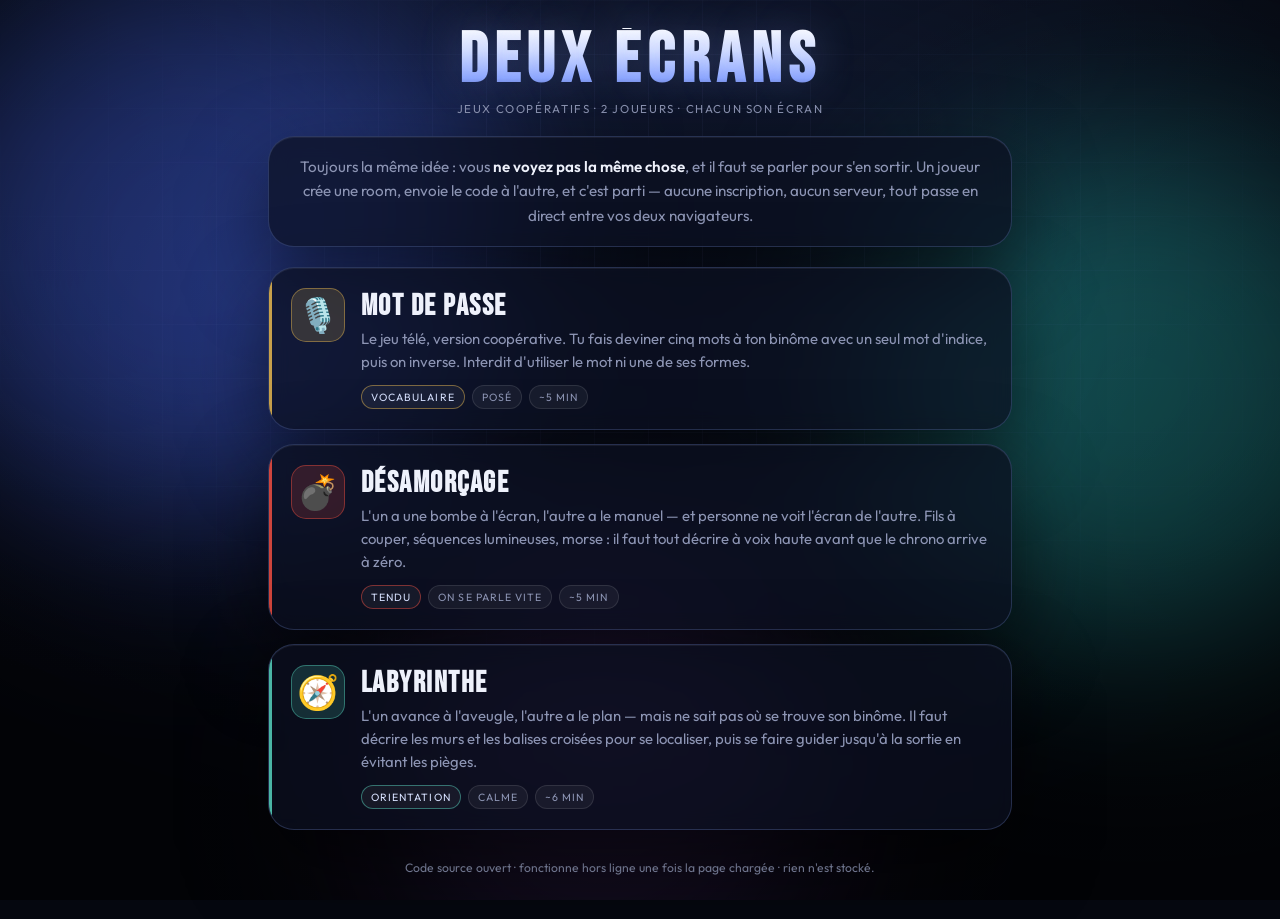
==== index.html @ ce43547b "Add files via upload" ====
<!doctype html>
<html lang="fr">
<head>
<meta charset="utf-8">
<meta name="viewport" content="width=device-width, initial-scale=1, viewport-fit=cover">
<meta name="description" content="Des petits jeux coopératifs à deux joueurs, où vous ne voyez pas la même chose. Aucun serveur, aucune inscription.">
<meta name="theme-color" content="#0a0e1c">
<title>Deux Écrans — jeux coop à 2</title>
<link rel="preconnect" href="https://fonts.googleapis.com">
<link rel="preconnect" href="https://fonts.gstatic.com" crossorigin>
<link href="https://fonts.googleapis.com/css2?family=Bebas+Neue&family=Outfit:wght@300;400;500;600;700&display=swap" rel="stylesheet">
<link rel="stylesheet" href="common/style.css">
<link rel="icon" href="data:image/svg+xml,%3Csvg xmlns='http://www.w3.org/2000/svg' viewBox='0 0 64 64'%3E%3Crect width='64' height='64' rx='14' fill='%230a0e1c'/%3E%3Crect x='8' y='18' width='24' height='30' rx='4' fill='%237c9cff'/%3E%3Crect x='34' y='24' width='24' height='30' rx='4' fill='%235be0c8'/%3E%3C/svg%3E">
<style>
  /* ---------------------------------------------------------------------
     Le hub a son propre décor : deux halos qui se croisent, une trame fine,
     et aucune des guirlandes d'ampoules du plateau télé.
     --------------------------------------------------------------------- */
  body.theme-hub {
    --bg-0: #05070f;
    --bg-1: #0b1122;
    --bg-2: #161f3d;
    --gold: #8fa8ff;
    --gold-soft: #d7e1ff;
    --gold-deep: #4257a8;
    --teal: #5be0c8;
    --ink: #eef1fb;
    --ink-dim: #8d95b4;
    --panel: rgba(12, 16, 32, 0.72);
    --panel-line: rgba(143, 168, 255, 0.22);
    background: radial-gradient(130% 100% at 50% -20%, var(--bg-2) 0%, var(--bg-1) 45%, var(--bg-0) 100%);
  }

  .halo {
    position: absolute;
    border-radius: 50%;
    filter: blur(90px);
    opacity: 0.5;
    mix-blend-mode: screen;
  }
  .halo-a { width: 46vw; height: 46vw; left: -8vw; top: -6vh; background: #3d5bd8; animation: drift 34s ease-in-out infinite; }
  .halo-b { width: 42vw; height: 42vw; right: -10vw; top: 14vh; background: #1e8f8a; animation: drift 41s ease-in-out infinite reverse; }
  .halo-c { width: 34vw; height: 34vw; left: 30vw; bottom: -12vh; background: #6f3fa8; opacity: 0.35; animation: drift 48s ease-in-out infinite; }
  @keyframes drift {
    0%, 100% { transform: translate3d(0, 0, 0) scale(1); }
    50%      { transform: translate3d(4vw, 5vh, 0) scale(1.12); }
  }

  .trame {
    position: absolute;
    inset: 0;
    background-image:
      linear-gradient(rgba(143, 168, 255, 0.07) 1px, transparent 1px),
      linear-gradient(90deg, rgba(143, 168, 255, 0.07) 1px, transparent 1px);
    background-size: 54px 54px;
    mask-image: radial-gradient(80% 70% at 50% 30%, #000 5%, transparent 75%);
    -webkit-mask-image: radial-gradient(80% 70% at 50% 30%, #000 5%, transparent 75%);
  }

  .theme-hub .logo h1 {
    background: linear-gradient(180deg, #ffffff 0%, var(--gold-soft) 35%, var(--gold) 75%, var(--gold-deep) 100%);
    -webkit-background-clip: text; background-clip: text; color: transparent;
    text-shadow: 0 0 40px rgba(143, 168, 255, 0.28);
  }

  .intro { padding: 18px 22px; }
  .intro p { margin: 0; text-align: center; color: var(--ink-dim); font-size: 0.95rem; line-height: 1.6; }
  .intro b { color: var(--ink); font-weight: 600; }

  .games { display: grid; gap: 14px; }

  .game-card {
    position: relative;
    display: grid;
    grid-template-columns: auto 1fr;
    gap: 16px;
    align-items: start;
    text-decoration: none;
    color: inherit;
    padding: 20px 22px;
    overflow: hidden;
    transition: transform 0.16s, border-color 0.2s, box-shadow 0.2s;
  }
  .game-card::after {
    content: "";
    position: absolute;
    inset: 0 auto 0 0;
    width: 3px;
    background: var(--accent);
    opacity: 0.8;
  }
  .game-card:hover {
    transform: translateY(-3px);
    border-color: color-mix(in srgb, var(--accent) 55%, transparent);
    box-shadow: var(--shadow), 0 0 40px -12px var(--accent);
  }
  .game-card .emoji {
    font-size: 2.1rem;
    line-height: 1;
    width: 54px; height: 54px;
    display: grid; place-items: center;
    border-radius: 15px;
    background: color-mix(in srgb, var(--accent) 16%, transparent);
    border: 1px solid color-mix(in srgb, var(--accent) 40%, transparent);
  }
  .game-card h3 {
    font-family: "Bebas Neue", Impact, sans-serif;
    font-size: 1.85rem;
    letter-spacing: 0.05em;
    margin: 0 0 3px;
    color: var(--ink);
  }
  .game-card .pitch { margin: 0 0 12px; color: var(--ink-dim); font-size: 0.93rem; line-height: 1.55; }
  .game-card .tags { display: flex; gap: 7px; flex-wrap: wrap; }
  .game-card .tag {
    font-size: 0.66rem; letter-spacing: 0.1em; text-transform: uppercase;
    padding: 4px 9px; border-radius: 999px;
    background: rgba(255, 255, 255, 0.05);
    border: 1px solid rgba(255, 255, 255, 0.1);
    color: var(--ink-dim);
  }
  .game-card .tag.solo { border-color: color-mix(in srgb, var(--accent) 45%, transparent); color: var(--gold-soft); }

  .card-mdp { --accent: #f5c451; }
  .card-bombe { --accent: #ff5343; }
  .card-laby { --accent: #5be0c8; }

  @media (max-width: 480px) {
    .game-card { grid-template-columns: 1fr; gap: 10px; padding: 18px 16px; }
    .game-card .emoji { width: 46px; height: 46px; font-size: 1.8rem; }
  }
</style>
</head>
<body class="theme-hub">
  <div class="decor" aria-hidden="true">
    <div class="halo halo-a"></div>
    <div class="halo halo-b"></div>
    <div class="halo halo-c"></div>
    <div class="trame"></div>
    <div class="vignette"></div>
  </div>

  <main id="app" class="app">
    <div class="logo">
      <h1>Deux Écrans</h1>
      <p>jeux coopératifs · 2 joueurs · chacun son écran</p>
    </div>

    <section class="panel intro">
      <p>
        Toujours la même idée : vous <b>ne voyez pas la même chose</b>, et il faut se parler pour
        s'en sortir. Un joueur crée une room, envoie le code à l'autre, et c'est parti — aucune
        inscription, aucun serveur, tout passe en direct entre vos deux navigateurs.
      </p>
    </section>

    <div class="games">
      <a class="panel game-card card-mdp" href="games/mot-de-passe/index.html">
        <span class="emoji">🎙️</span>
        <div>
          <h3>Mot de Passe</h3>
          <p class="pitch">
            Le jeu télé, version coopérative. Tu fais deviner cinq mots à ton binôme avec un seul
            mot d'indice, puis on inverse. Interdit d'utiliser le mot ni une de ses formes.
          </p>
          <div class="tags">
            <span class="tag solo">Vocabulaire</span>
            <span class="tag">Posé</span>
            <span class="tag">~5 min</span>
          </div>
        </div>
      </a>

      <a class="panel game-card card-bombe" href="games/desamorcage/index.html">
        <span class="emoji">💣</span>
        <div>
          <h3>Désamorçage</h3>
          <p class="pitch">
            L'un a une bombe à l'écran, l'autre a le manuel — et personne ne voit l'écran de l'autre.
            Fils à couper, séquences lumineuses, morse : il faut tout décrire à voix haute avant que
            le chrono arrive à zéro.
          </p>
          <div class="tags">
            <span class="tag solo">Tendu</span>
            <span class="tag">On se parle vite</span>
            <span class="tag">~5 min</span>
          </div>
        </div>
      </a>

      <a class="panel game-card card-laby" href="games/labyrinthe/index.html">
        <span class="emoji">🧭</span>
        <div>
          <h3>Labyrinthe</h3>
          <p class="pitch">
            L'un avance à l'aveugle, l'autre a le plan — mais ne sait pas où se trouve son binôme.
            Il faut décrire les murs et les balises croisées pour se localiser, puis se faire guider
            jusqu'à la sortie en évitant les pièges.
          </p>
          <div class="tags">
            <span class="tag solo">Orientation</span>
            <span class="tag">Calme</span>
            <span class="tag">~6 min</span>
          </div>
        </div>
      </a>
    </div>

    <div class="footer-note">
      Code source ouvert · fonctionne hors ligne une fois la page chargée · rien n'est stocké.
    </div>
  </main>
</body>
</html>
---- common/style.css ----
/* ============================================================
   Mot de Passe — coop · décor « plateau de jeu télé »
   ============================================================ */

:root {
  --bg-0: #07061d;
  --bg-1: #150a3a;
  --bg-2: #2a0f4d;
  --gold: #f5c451;
  --gold-soft: #ffe6a7;
  --gold-deep: #b8862a;
  --teal: #3fdcc7;
  --pink: #ff5f8f;
  --good: #37e08a;
  --bad: #ff5570;
  --ink: #f3efff;
  --ink-dim: #a89ec9;
  --panel: rgba(15, 11, 48, 0.78);
  --panel-line: rgba(245, 196, 81, 0.35);
  --radius: 26px;
  --shadow: 0 30px 80px rgba(0, 0, 0, 0.55);
}

* { box-sizing: border-box; }

html, body {
  margin: 0;
  min-height: 100%;
}

body {
  font-family: "Outfit", system-ui, -apple-system, "Segoe UI", sans-serif;
  color: var(--ink);
  background: radial-gradient(120% 90% at 50% -10%, var(--bg-2) 0%, var(--bg-1) 45%, var(--bg-0) 100%);
  min-height: 100vh;
  min-height: 100dvh;
  overflow-x: hidden;
}

/* ------------------------------------------------------------ décor */
.decor { position: fixed; inset: 0; pointer-events: none; z-index: 0; overflow: hidden; }

.beam {
  position: absolute;
  top: -35vh;
  width: 42vw;
  height: 145vh;
  filter: blur(26px);
  opacity: 0.22;
  transform-origin: 50% 0%;
  mix-blend-mode: screen;
}
.beam-a {
  left: -6vw;
  background: linear-gradient(to bottom, rgba(245, 196, 81, 0.85), rgba(245, 196, 81, 0));
  clip-path: polygon(44% 0, 56% 0, 100% 100%, 0 100%);
  animation: sway 22s ease-in-out infinite;
}
.beam-b {
  right: -6vw;
  background: linear-gradient(to bottom, rgba(63, 220, 199, 0.75), rgba(63, 220, 199, 0));
  clip-path: polygon(44% 0, 56% 0, 100% 100%, 0 100%);
  animation: sway 26s ease-in-out infinite reverse;
}
.beam-c {
  left: 30vw;
  width: 40vw;
  background: linear-gradient(to bottom, rgba(255, 95, 143, 0.55), rgba(255, 95, 143, 0));
  clip-path: polygon(46% 0, 54% 0, 100% 100%, 0 100%);
  opacity: 0.14;
  animation: sway 30s ease-in-out infinite;
}
@keyframes sway {
  0%, 100% { transform: rotate(-7deg); }
  50%      { transform: rotate(7deg); }
}

.floor {
  position: absolute;
  left: -20%;
  right: -20%;
  bottom: 0;
  height: 38vh;
  background:
    repeating-linear-gradient(90deg, rgba(245, 196, 81, 0.10) 0 2px, transparent 2px 64px),
    linear-gradient(to top, rgba(63, 220, 199, 0.10), transparent 70%);
  transform: perspective(320px) rotateX(58deg);
  transform-origin: bottom center;
  opacity: 0.7;
}

.vignette {
  position: absolute;
  inset: 0;
  background: radial-gradient(75% 60% at 50% 35%, transparent 40%, rgba(0, 0, 0, 0.55) 100%);
}

/* ------------------------------------------------------------ layout */
.app {
  position: relative;
  z-index: 1;
  max-width: 780px;
  margin: 0 auto;
  padding-block: 28px 44px;
  padding-inline: 18px;
  display: flex;
  flex-direction: column;
  gap: 20px;
  min-height: 100vh;
  min-height: 100dvh;
}

.logo { text-align: center; }
.logo h1 {
  font-family: "Bebas Neue", Impact, sans-serif;
  font-size: clamp(2.6rem, 9vw, 4.4rem);
  letter-spacing: 0.10em;
  margin: 0;
  line-height: 0.95;
  background: linear-gradient(180deg, #fff6dc 0%, var(--gold) 45%, var(--gold-deep) 100%);
  -webkit-background-clip: text;
  background-clip: text;
  color: transparent;
  text-shadow: 0 0 34px rgba(245, 196, 81, 0.35);
}
.logo p {
  margin: 6px 0 0;
  color: var(--ink-dim);
  letter-spacing: 0.14em;
  text-transform: uppercase;
  font-size: 0.72rem;
}

/* ------------------------------------------------------------ panneau */
.panel {
  position: relative;
  background: var(--panel);
  border: 1px solid var(--panel-line);
  border-radius: var(--radius);
  box-shadow: var(--shadow), inset 0 1px 0 rgba(255, 255, 255, 0.06);
  backdrop-filter: blur(10px);
  padding: 26px 22px 24px;
  overflow: hidden;
}
.theme-tv .panel::before {
  content: "";
  position: absolute;
  inset: 8px 8px auto 8px;
  height: 10px;
  background-image: radial-gradient(circle, var(--gold-soft) 1.8px, rgba(245, 196, 81, 0.18) 2.4px, transparent 3px);
  background-size: 26px 10px;
  background-position: center;
  opacity: 0.85;
  animation: bulbs 3.4s ease-in-out infinite;
}
.theme-tv .panel::after {
  content: "";
  position: absolute;
  inset: auto 8px 8px 8px;
  height: 10px;
  background-image: radial-gradient(circle, var(--gold-soft) 1.8px, rgba(245, 196, 81, 0.18) 2.4px, transparent 3px);
  background-size: 26px 10px;
  background-position: center;
  opacity: 0.45;
  animation: bulbs 3.4s ease-in-out infinite reverse;
}
@keyframes bulbs {
  0%, 100% { opacity: 0.85; }
  50%      { opacity: 0.35; }
}

.panel > * { position: relative; }

h2.section-title {
  font-family: "Bebas Neue", Impact, sans-serif;
  letter-spacing: 0.08em;
  font-size: 1.6rem;
  margin: 0 0 14px;
  color: var(--gold-soft);
}

.muted { color: var(--ink-dim); }
.small { font-size: 0.86rem; }
.center { text-align: center; }

/* ------------------------------------------------------------ contrôles */
label.field {
  display: block;
  margin-bottom: 14px;
}
label.field > span.lab {
  display: block;
  font-size: 0.78rem;
  text-transform: uppercase;
  letter-spacing: 0.12em;
  color: var(--ink-dim);
  margin-bottom: 6px;
}

input[type="text"], input[type="number"] {
  width: 100%;
  font: inherit;
  font-size: 1.02rem;
  color: var(--ink);
  background: rgba(255, 255, 255, 0.06);
  border: 1px solid rgba(255, 255, 255, 0.16);
  border-radius: 14px;
  padding: 12px 14px;
  outline: none;
  transition: border-color 0.15s, box-shadow 0.15s, background 0.15s;
}
input[type="text"]:focus, input[type="number"]:focus {
  border-color: var(--gold);
  box-shadow: 0 0 0 3px rgba(245, 196, 81, 0.18);
  background: rgba(255, 255, 255, 0.10);
}
input::placeholder { color: rgba(200, 190, 230, 0.45); }

.row { display: flex; gap: 12px; flex-wrap: wrap; }
.row > * { flex: 1 1 150px; min-width: 0; }

.stepper { display: flex; align-items: center; gap: 8px; }
.stepper input { text-align: center; }
.stepper button {
  flex: 0 0 auto;
  width: 42px; height: 46px;
  border-radius: 12px;
  border: 1px solid rgba(255, 255, 255, 0.18);
  background: rgba(255, 255, 255, 0.06);
  color: var(--ink);
  font-size: 1.3rem;
  line-height: 1;
  cursor: pointer;
}
.stepper button:hover { background: rgba(245, 196, 81, 0.16); }

.toggle {
  display: flex;
  align-items: center;
  justify-content: space-between;
  gap: 14px;
  padding: 12px 14px;
  border-radius: 14px;
  background: rgba(255, 255, 255, 0.05);
  border: 1px solid rgba(255, 255, 255, 0.12);
  margin-bottom: 12px;
  cursor: pointer;
}
.toggle span.txt { font-size: 0.95rem; }
.toggle input { position: absolute; opacity: 0; pointer-events: none; }
.toggle .sw {
  flex: 0 0 auto;
  width: 48px; height: 27px;
  border-radius: 999px;
  background: rgba(255, 255, 255, 0.16);
  position: relative;
  transition: background 0.18s;
}
.toggle .sw::after {
  content: "";
  position: absolute;
  top: 3px; left: 3px;
  width: 21px; height: 21px;
  border-radius: 50%;
  background: #fff;
  transition: transform 0.18s;
}
.toggle input:checked + .sw { background: var(--good); }
.toggle input:checked + .sw::after { transform: translateX(21px); }

.btn {
  display: inline-flex;
  align-items: center;
  justify-content: center;
  gap: 8px;
  font: inherit;
  font-weight: 600;
  letter-spacing: 0.02em;
  padding: 13px 22px;
  border-radius: 999px;
  border: 1px solid transparent;
  cursor: pointer;
  transition: transform 0.12s, box-shadow 0.18s, background 0.18s, opacity 0.15s;
  text-decoration: none;
}
.btn:active { transform: translateY(1px) scale(0.99); }
.btn[disabled] { opacity: 0.45; cursor: not-allowed; }
.btn-primary {
  background: linear-gradient(180deg, #ffe08f, var(--gold) 55%, #d9a231);
  color: #35210a;
  box-shadow: 0 10px 26px rgba(245, 196, 81, 0.3);
}
.btn-primary:hover:not([disabled]) { box-shadow: 0 12px 34px rgba(245, 196, 81, 0.45); }
.btn-ghost {
  background: rgba(255, 255, 255, 0.07);
  border-color: rgba(255, 255, 255, 0.18);
  color: var(--ink);
}
.btn-ghost:hover:not([disabled]) { background: rgba(255, 255, 255, 0.13); }
.btn-block { width: 100%; }
.btn-lg { font-size: 1.05rem; padding: 15px 26px; }

.actions { display: flex; gap: 12px; flex-wrap: wrap; margin-top: 6px; }
.actions .btn { flex: 1 1 180px; }

.linky {
  background: none; border: 0; color: var(--ink-dim);
  font: inherit; font-size: 0.86rem; text-decoration: underline;
  cursor: pointer; padding: 6px;
}
.linky:hover { color: var(--gold-soft); }

/* ------------------------------------------------------------ code room */
.code-display {
  text-align: center;
  padding: 18px 10px 8px;
}
.code-display .code {
  font-family: "Bebas Neue", Impact, sans-serif;
  font-size: clamp(2.8rem, 14vw, 4.6rem);
  letter-spacing: 0.22em;
  color: var(--gold);
  text-shadow: 0 0 30px rgba(245, 196, 81, 0.45);
  margin: 4px 0 2px;
  padding-left: 0.22em;
}
#join-code { text-transform: uppercase; letter-spacing: 0.3em; text-align: center; font-size: 1.5rem; }

.status-line {
  display: flex; align-items: center; justify-content: center;
  gap: 9px; margin-top: 10px; font-size: 0.93rem; color: var(--ink-dim);
}
.dot { width: 9px; height: 9px; border-radius: 50%; background: var(--ink-dim); }
.dot.wait { background: var(--gold); animation: pulse 1.3s ease-in-out infinite; }
.dot.on { background: var(--good); box-shadow: 0 0 12px var(--good); }
.dot.err { background: var(--bad); }
@keyframes pulse { 0%, 100% { opacity: 1; } 50% { opacity: 0.25; } }

.settings-recap {
  display: grid;
  grid-template-columns: repeat(auto-fit, minmax(120px, 1fr));
  gap: 10px;
  margin: 16px 0 4px;
}
.settings-recap .item {
  background: rgba(255, 255, 255, 0.05);
  border: 1px solid rgba(255, 255, 255, 0.10);
  border-radius: 14px;
  padding: 10px 12px;
  text-align: center;
}
.settings-recap .item b {
  display: block;
  font-family: "Bebas Neue", Impact, sans-serif;
  font-size: 1.5rem;
  color: var(--gold-soft);
  letter-spacing: 0.04em;
}
.settings-recap .item span {
  font-size: 0.72rem;
  text-transform: uppercase;
  letter-spacing: 0.1em;
  color: var(--ink-dim);
}

/* ------------------------------------------------------------ HUD jeu */
.hud {
  display: flex;
  align-items: center;
  justify-content: space-between;
  gap: 12px;
}
.badge {
  background: rgba(255, 255, 255, 0.07);
  border: 1px solid rgba(255, 255, 255, 0.14);
  border-radius: 999px;
  padding: 7px 14px;
  font-size: 0.82rem;
  letter-spacing: 0.06em;
  text-transform: uppercase;
  white-space: nowrap;
}
.badge.gold { border-color: var(--panel-line); color: var(--gold-soft); }







/* ------------------------------------------------------------ carte de jeu */
















/* chrono */
.timer {
  position: relative;
  width: 108px; height: 108px;
  margin: 0 auto;
}
.timer svg { width: 100%; height: 100%; transform: rotate(-90deg); }
.timer circle { fill: none; stroke-width: 8; }
.timer .tr-bg { stroke: rgba(255, 255, 255, 0.10); }
.timer .tr-fg {
  stroke: var(--teal);
  stroke-linecap: round;
  stroke-dasharray: 326.7;
  stroke-dashoffset: 0;
  transition: stroke 0.3s;
  filter: drop-shadow(0 0 6px rgba(63, 220, 199, 0.6));
}
.timer.warn .tr-fg { stroke: var(--gold); filter: drop-shadow(0 0 6px rgba(245, 196, 81, 0.7)); }
.timer.danger .tr-fg { stroke: var(--bad); filter: drop-shadow(0 0 8px rgba(255, 85, 112, 0.8)); }
.timer.danger { animation: heartbeat 1s ease-in-out infinite; }
@keyframes heartbeat { 0%, 100% { transform: scale(1); } 50% { transform: scale(1.045); } }
.timer .num {
  position: absolute; inset: 0;
  display: flex; align-items: center; justify-content: center;
  font-family: "Bebas Neue", Impact, sans-serif;
  font-size: 2.2rem;
  color: var(--ink);
  letter-spacing: 0.02em;
}
.timer.idle .tr-fg { stroke: rgba(255, 255, 255, 0.28); filter: none; }
.timer.idle .num { color: var(--ink-dim); }
.timer.frozen .tr-fg { opacity: 0.45; }
.timer .num.mmss { font-size: 1.75rem; letter-spacing: 0.04em; }

/* échanges */











/* saisie */





.entry-msg {
  min-height: 22px;
  font-size: 0.88rem;
  text-align: center;
  color: var(--bad);
  margin-top: 8px;
}
.entry-msg.info { color: var(--ink-dim); }














/* ------------------------------------------------------------ animations */
.panel.flash-good { animation: goodflash 0.9s ease-out; }
.panel.flash-bad { animation: badshake 0.5s ease-out; }
@keyframes goodflash {
  0%   { box-shadow: var(--shadow), 0 0 0 0 rgba(55, 224, 138, 0.0); }
  25%  { box-shadow: var(--shadow), 0 0 60px 8px rgba(55, 224, 138, 0.55); }
  100% { box-shadow: var(--shadow), 0 0 0 0 rgba(55, 224, 138, 0.0); }
}
@keyframes badshake {
  0%, 100% { transform: translateX(0); }
  15% { transform: translateX(-9px); }
  30% { transform: translateX(8px); }
  45% { transform: translateX(-6px); }
  60% { transform: translateX(5px); }
  80% { transform: translateX(-2px); }
}

.confetti {
  position: absolute;
  inset: 0;
  pointer-events: none;
  overflow: hidden;
}
.confetti i {
  position: absolute;
  top: -14px;
  width: 8px; height: 12px;
  border-radius: 2px;
  opacity: 0;
  animation: fall 1.5s ease-in forwards;
}
@keyframes fall {
  0%   { opacity: 0; transform: translateY(-10px) rotate(0deg); }
  10%  { opacity: 1; }
  100% { opacity: 0; transform: translateY(360px) rotate(540deg); }
}

.toast-big {
  position: absolute;
  inset: 0;
  display: flex;
  align-items: center;
  justify-content: center;
  pointer-events: none;
  font-family: "Bebas Neue", Impact, sans-serif;
  font-size: clamp(2.4rem, 12vw, 4.2rem);
  letter-spacing: 0.1em;
  animation: stamp 1.1s ease-out forwards;
}
.toast-big.ok { color: var(--good); text-shadow: 0 0 40px rgba(55, 224, 138, 0.6); }
.toast-big.bad { color: var(--bad); text-shadow: 0 0 40px rgba(255, 85, 112, 0.5); }
@keyframes stamp {
  0%   { opacity: 0; transform: scale(1.6); }
  18%  { opacity: 1; transform: scale(1); }
  75%  { opacity: 1; }
  100% { opacity: 0; transform: scale(1.05); }
}

/* ------------------------------------------------------------ récaps */
.recap-head {
  margin: 18px 0 -4px;
  font-size: 0.74rem;
  letter-spacing: 0.14em;
  text-transform: uppercase;
  color: var(--ink-dim);
}
.recap-list { list-style: none; margin: 14px 0 0; padding: 0; display: flex; flex-direction: column; gap: 8px; }
.recap-list li {
  display: flex;
  align-items: center;
  gap: 12px;
  padding: 11px 14px;
  border-radius: 14px;
  background: rgba(255, 255, 255, 0.05);
  border: 1px solid rgba(255, 255, 255, 0.10);
}
.recap-list li.ok { border-color: rgba(55, 224, 138, 0.4); background: rgba(55, 224, 138, 0.09); }
.recap-list li.miss { border-color: rgba(255, 85, 112, 0.32); background: rgba(255, 85, 112, 0.07); }
.recap-list .mark { font-size: 1.15rem; flex: 0 0 auto; width: 24px; text-align: center; }
.recap-list .w { font-weight: 600; font-size: 1.05rem; }
.recap-list .meta { margin-left: auto; text-align: right; font-size: 0.78rem; color: var(--ink-dim); max-width: 55%; }

.score-big {
  text-align: center;
  margin: 8px 0 4px;
}
.score-big .n {
  font-family: "Bebas Neue", Impact, sans-serif;
  font-size: clamp(3.4rem, 18vw, 6rem);
  line-height: 1;
  background: linear-gradient(180deg, #fff6dc, var(--gold) 55%, var(--gold-deep));
  -webkit-background-clip: text; background-clip: text; color: transparent;
}
.score-big .over { font-size: 1.1rem; color: var(--ink-dim); }
.score-big .lbl { font-size: 0.78rem; text-transform: uppercase; letter-spacing: 0.18em; color: var(--ink-dim); }






.calc {
  margin: -2px 0 16px;
  padding: 10px 14px;
  border-radius: 14px;
  background: rgba(245, 196, 81, 0.10);
  border: 1px solid rgba(245, 196, 81, 0.28);
  color: var(--gold-soft);
  font-size: 0.88rem;
  text-align: center;
}
.calc b { color: #fff4d8; }

.rules-list { margin: 0; padding-left: 20px; color: var(--ink-dim); line-height: 1.65; font-size: 0.92rem; }
.rules-list li { margin-bottom: 5px; }
.rules-list b { color: var(--ink); font-weight: 600; }

details.howto { margin-top: 4px; }
details.howto > summary {
  cursor: pointer;
  list-style: none;
  color: var(--gold-soft);
  font-size: 0.9rem;
  padding: 8px 0;
}
details.howto > summary::-webkit-details-marker { display: none; }
details.howto > summary::before { content: "▸ "; }
details.howto[open] > summary::before { content: "▾ "; }

.footer-note { text-align: center; color: var(--ink-dim); font-size: 0.76rem; margin-top: auto; padding-top: 10px; }

/* ------------------------------------------------------------ responsive */
@media (min-height: 820px) {
  .app { justify-content: center; }
}

@media (max-width: 480px) {
  .app { padding-block: 18px 30px; gap: 14px; }
  .panel { padding: 22px 15px 20px; border-radius: 20px; }
  .timer { width: 92px; height: 92px; }
  .lettersbar { gap: 10px; padding: 10px 12px; }
  .lettersbar .lb-num { font-size: 1.9rem; }
  .lettersbar .grp i { width: 15px; }
  .lettersbar .lb-groups { gap: 12px; }
  .exchange { max-height: 150px; }
  .entry .btn { padding: 13px 16px; }
}

@media (prefers-reduced-motion: reduce) {
  *, *::before, *::after {
    animation-duration: 0.001ms !important;
    animation-iteration-count: 1 !important;
    transition-duration: 0.001ms !important;
  }
  .beam { animation: none; }
}

/* ------------------------------------------------- ajouts du salon partagé */
.logo h1.sm { font-size: clamp(1.8rem, 6vw, 2.6rem); }

.warn-panel {
  padding: 12px 16px;
  text-align: center;
  color: var(--bad);
  border-color: rgba(255, 85, 112, 0.4);
}

.lab-mini {
  font-size: 0.78rem;
  letter-spacing: 0.18em;
  text-transform: uppercase;
  color: var(--ink-dim);
}

.roles-box {
  display: flex;
  align-items: center;
  justify-content: center;
  gap: 10px;
  flex-wrap: wrap;
  margin-top: 14px;
}
.role-chip {
  display: flex;
  flex-direction: column;
  align-items: center;
  gap: 2px;
  padding: 9px 16px;
  border-radius: 14px;
  background: rgba(255, 255, 255, 0.05);
  border: 1px solid rgba(255, 255, 255, 0.12);
  min-width: 120px;
}
.role-chip b {
  font-size: 0.72rem;
  letter-spacing: 0.14em;
  text-transform: uppercase;
  color: var(--gold-soft);
}
.role-chip span { font-size: 0.95rem; }

.footer-note a { color: var(--ink-dim); }
.footer-note a:hover { color: var(--gold-soft); }
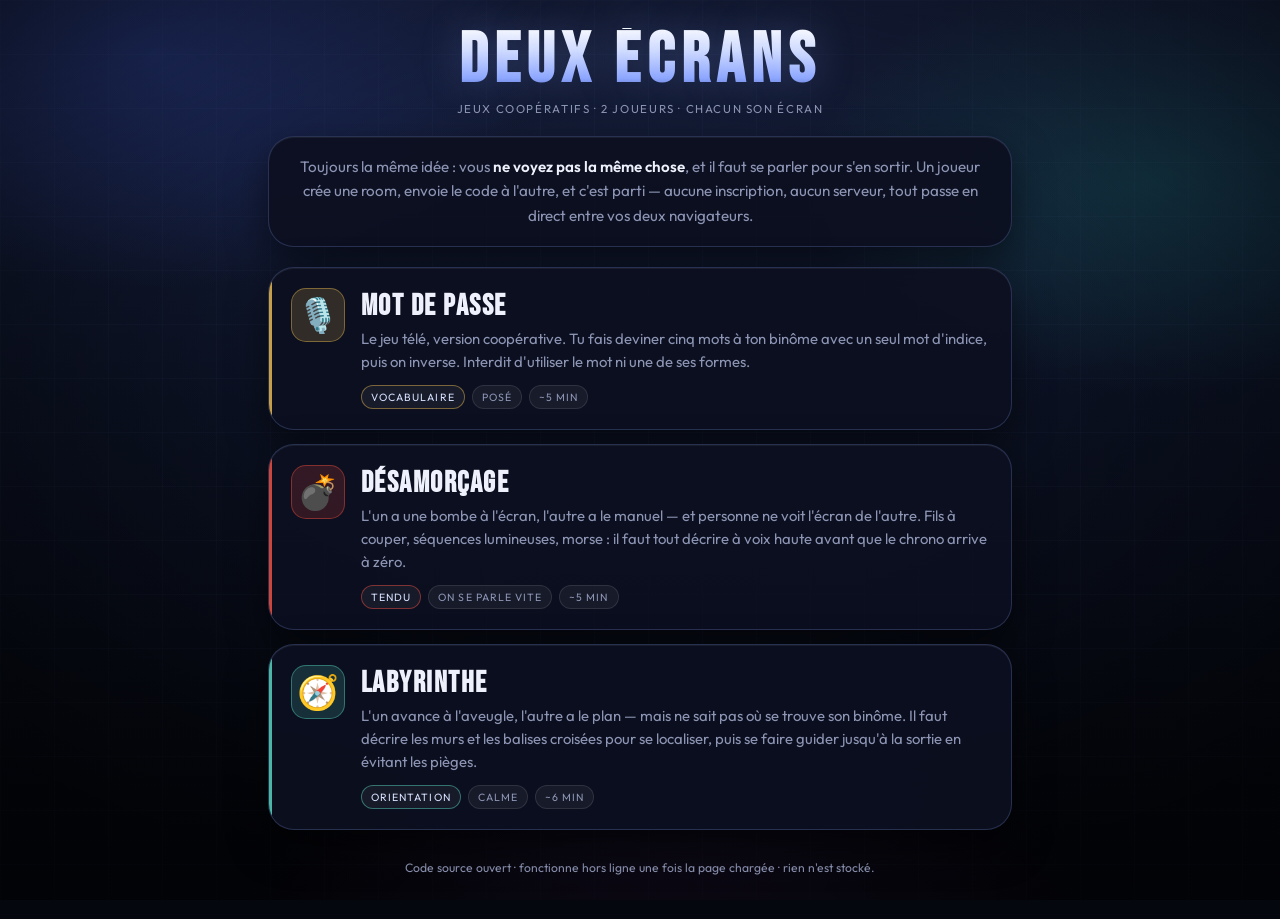
==== commit a9c49fb4: "Add files via upload" ====
--- a/index.html
+++ b/index.html
@@ -13,8 +13,8 @@
 <link rel="icon" href="data:image/svg+xml,%3Csvg xmlns='http://www.w3.org/2000/svg' viewBox='0 0 64 64'%3E%3Crect width='64' height='64' rx='14' fill='%230a0e1c'/%3E%3Crect x='8' y='18' width='24' height='30' rx='4' fill='%237c9cff'/%3E%3Crect x='34' y='24' width='24' height='30' rx='4' fill='%235be0c8'/%3E%3C/svg%3E">
 <style>
   /* ---------------------------------------------------------------------
-     Le hub a son propre décor : deux halos qui se croisent, une trame fine,
-     et aucune des guirlandes d'ampoules du plateau télé.
+     Le hub a son propre décor. Comme partout sur le site, il est peint une
+     seule fois : que des dégradés, aucun filtre ni animation de fond.
      --------------------------------------------------------------------- */
   body.theme-hub {
     --bg-0: #05070f;
@@ -26,35 +26,16 @@
     --teal: #5be0c8;
     --ink: #eef1fb;
     --ink-dim: #8d95b4;
-    --panel: rgba(12, 16, 32, 0.72);
+    --panel: rgba(12, 16, 32, 0.92);
     --panel-line: rgba(143, 168, 255, 0.22);
-    background: radial-gradient(130% 100% at 50% -20%, var(--bg-2) 0%, var(--bg-1) 45%, var(--bg-0) 100%);
-  }
 
-  .halo {
-    position: absolute;
-    border-radius: 50%;
-    filter: blur(90px);
-    opacity: 0.5;
-    mix-blend-mode: screen;
-  }
-  .halo-a { width: 46vw; height: 46vw; left: -8vw; top: -6vh; background: #3d5bd8; animation: drift 34s ease-in-out infinite; }
-  .halo-b { width: 42vw; height: 42vw; right: -10vw; top: 14vh; background: #1e8f8a; animation: drift 41s ease-in-out infinite reverse; }
-  .halo-c { width: 34vw; height: 34vw; left: 30vw; bottom: -12vh; background: #6f3fa8; opacity: 0.35; animation: drift 48s ease-in-out infinite; }
-  @keyframes drift {
-    0%, 100% { transform: translate3d(0, 0, 0) scale(1); }
-    50%      { transform: translate3d(4vw, 5vh, 0) scale(1.12); }
-  }
-
-  .trame {
-    position: absolute;
-    inset: 0;
-    background-image:
-      linear-gradient(rgba(143, 168, 255, 0.07) 1px, transparent 1px),
-      linear-gradient(90deg, rgba(143, 168, 255, 0.07) 1px, transparent 1px);
-    background-size: 54px 54px;
-    mask-image: radial-gradient(80% 70% at 50% 30%, #000 5%, transparent 75%);
-    -webkit-mask-image: radial-gradient(80% 70% at 50% 30%, #000 5%, transparent 75%);
+    --decor-art:
+      radial-gradient(48% 42% at 12% 6%, rgba(61, 91, 216, 0.34), transparent 62%),
+      radial-gradient(44% 38% at 90% 20%, rgba(30, 143, 138, 0.26), transparent 62%),
+      radial-gradient(52% 40% at 52% 104%, rgba(111, 63, 168, 0.24), transparent 64%),
+      linear-gradient(180deg, #161f3d 0%, #0b1122 45%, #05070f 100%);
+    --grid-line: rgba(143, 168, 255, 0.055);
+    --grid-step: 54px;
   }
 
   .theme-hub .logo h1 {
@@ -133,10 +114,7 @@
 </head>
 <body class="theme-hub">
   <div class="decor" aria-hidden="true">
-    <div class="halo halo-a"></div>
-    <div class="halo halo-b"></div>
-    <div class="halo halo-c"></div>
-    <div class="trame"></div>
+    <div class="grid-overlay"></div>
     <div class="vignette"></div>
   </div>
 
--- a/common/style.css
+++ b/common/style.css
@@ -15,10 +15,10 @@
   --bad: #ff5570;
   --ink: #f3efff;
   --ink-dim: #a89ec9;
-  --panel: rgba(15, 11, 48, 0.78);
+  --panel: rgba(15, 11, 48, 0.92);
   --panel-line: rgba(245, 196, 81, 0.35);
   --radius: 26px;
-  --shadow: 0 30px 80px rgba(0, 0, 0, 0.55);
+  --shadow: 0 16px 38px rgba(0, 0, 0, 0.5);
 }
 
 * { box-sizing: border-box; }
@@ -37,62 +37,33 @@
   overflow-x: hidden;
 }
 
-/* ------------------------------------------------------------ décor */
-.decor { position: fixed; inset: 0; pointer-events: none; z-index: 0; overflow: hidden; }
-
-.beam {
-  position: absolute;
-  top: -35vh;
-  width: 42vw;
-  height: 145vh;
-  filter: blur(26px);
-  opacity: 0.22;
-  transform-origin: 50% 0%;
-  mix-blend-mode: screen;
-}
-.beam-a {
-  left: -6vw;
-  background: linear-gradient(to bottom, rgba(245, 196, 81, 0.85), rgba(245, 196, 81, 0));
-  clip-path: polygon(44% 0, 56% 0, 100% 100%, 0 100%);
-  animation: sway 22s ease-in-out infinite;
-}
-.beam-b {
-  right: -6vw;
-  background: linear-gradient(to bottom, rgba(63, 220, 199, 0.75), rgba(63, 220, 199, 0));
-  clip-path: polygon(44% 0, 56% 0, 100% 100%, 0 100%);
-  animation: sway 26s ease-in-out infinite reverse;
-}
-.beam-c {
-  left: 30vw;
-  width: 40vw;
-  background: linear-gradient(to bottom, rgba(255, 95, 143, 0.55), rgba(255, 95, 143, 0));
-  clip-path: polygon(46% 0, 54% 0, 100% 100%, 0 100%);
-  opacity: 0.14;
-  animation: sway 30s ease-in-out infinite;
-}
-@keyframes sway {
-  0%, 100% { transform: rotate(-7deg); }
-  50%      { transform: rotate(7deg); }
-}
-
-.floor {
-  position: absolute;
-  left: -20%;
-  right: -20%;
-  bottom: 0;
-  height: 38vh;
-  background:
-    repeating-linear-gradient(90deg, rgba(245, 196, 81, 0.10) 0 2px, transparent 2px 64px),
-    linear-gradient(to top, rgba(63, 220, 199, 0.10), transparent 70%);
-  transform: perspective(320px) rotateX(58deg);
-  transform-origin: bottom center;
-  opacity: 0.7;
+/* ------------------------------------------------------------ décor
+   Tout le décor est peint UNE fois : des dégradés, pas de filtre, pas de
+   mix-blend-mode, pas de backdrop-filter, aucune animation de fond. Sans
+   accélération matérielle, ce sont exactement ces trois choses qui coûtent.
+   Chaque thème remplit --decor-art. */
+.decor {
+  position: fixed;
+  inset: 0;
+  pointer-events: none;
+  z-index: 0;
+  overflow: hidden;
+  background-image: var(--decor-art, none);
+}
+
+.grid-overlay {
+  position: absolute;
+  inset: 0;
+  background-image:
+    repeating-linear-gradient(var(--grid-line, rgba(255, 255, 255, 0.05)) 0 1px, transparent 1px var(--grid-step, 48px)),
+    repeating-linear-gradient(90deg, var(--grid-line, rgba(255, 255, 255, 0.05)) 0 1px, transparent 1px var(--grid-step, 48px));
+  opacity: 0.55;
 }
 
 .vignette {
   position: absolute;
   inset: 0;
-  background: radial-gradient(75% 60% at 50% 35%, transparent 40%, rgba(0, 0, 0, 0.55) 100%);
+  background: radial-gradient(75% 62% at 50% 38%, transparent 38%, rgba(0, 0, 0, 0.62) 100%);
 }
 
 /* ------------------------------------------------------------ layout */
@@ -138,7 +109,6 @@
   border: 1px solid var(--panel-line);
   border-radius: var(--radius);
   box-shadow: var(--shadow), inset 0 1px 0 rgba(255, 255, 255, 0.06);
-  backdrop-filter: blur(10px);
   padding: 26px 22px 24px;
   overflow: hidden;
 }
@@ -150,8 +120,7 @@
   background-image: radial-gradient(circle, var(--gold-soft) 1.8px, rgba(245, 196, 81, 0.18) 2.4px, transparent 3px);
   background-size: 26px 10px;
   background-position: center;
-  opacity: 0.85;
-  animation: bulbs 3.4s ease-in-out infinite;
+  opacity: 0.7;
 }
 .theme-tv .panel::after {
   content: "";
@@ -161,12 +130,8 @@
   background-image: radial-gradient(circle, var(--gold-soft) 1.8px, rgba(245, 196, 81, 0.18) 2.4px, transparent 3px);
   background-size: 26px 10px;
   background-position: center;
-  opacity: 0.45;
-  animation: bulbs 3.4s ease-in-out infinite reverse;
-}
-@keyframes bulbs {
-  0%, 100% { opacity: 0.85; }
-  50%      { opacity: 0.35; }
+  opacity: 0.4;
+}
 }
 
 .panel > * { position: relative; }
@@ -285,12 +250,14 @@
 }
 .btn:active { transform: translateY(1px) scale(0.99); }
 .btn[disabled] { opacity: 0.45; cursor: not-allowed; }
+/* le bouton principal prend l'accent du thème : or au plateau télé,
+   ambre à la bombe, turquoise au labyrinthe, bleu au hub */
 .btn-primary {
-  background: linear-gradient(180deg, #ffe08f, var(--gold) 55%, #d9a231);
-  color: #35210a;
-  box-shadow: 0 10px 26px rgba(245, 196, 81, 0.3);
-}
-.btn-primary:hover:not([disabled]) { box-shadow: 0 12px 34px rgba(245, 196, 81, 0.45); }
+  background: linear-gradient(180deg, var(--gold-soft), var(--gold) 55%, var(--gold-deep));
+  color: #121016;
+  box-shadow: 0 6px 16px rgba(0, 0, 0, 0.35);
+}
+.btn-primary:hover:not([disabled]) { filter: brightness(1.06); }
 .btn-ghost {
   background: rgba(255, 255, 255, 0.07);
   border-color: rgba(255, 255, 255, 0.18);
@@ -420,11 +387,10 @@
   stroke-dasharray: 326.7;
   stroke-dashoffset: 0;
   transition: stroke 0.3s;
-  filter: drop-shadow(0 0 6px rgba(63, 220, 199, 0.6));
-}
-.timer.warn .tr-fg { stroke: var(--gold); filter: drop-shadow(0 0 6px rgba(245, 196, 81, 0.7)); }
-.timer.danger .tr-fg { stroke: var(--bad); filter: drop-shadow(0 0 8px rgba(255, 85, 112, 0.8)); }
-.timer.danger { animation: heartbeat 1s ease-in-out infinite; }
+}
+.timer.warn .tr-fg { stroke: var(--gold); }
+.timer.danger .tr-fg { stroke: var(--bad); }
+.timer.danger .num { color: var(--bad); }
 @keyframes heartbeat { 0%, 100% { transform: scale(1); } 50% { transform: scale(1.045); } }
 .timer .num {
   position: absolute; inset: 0;
@@ -633,7 +599,6 @@
     animation-iteration-count: 1 !important;
     transition-duration: 0.001ms !important;
   }
-  .beam { animation: none; }
 }
 
 /* ------------------------------------------------- ajouts du salon partagé */
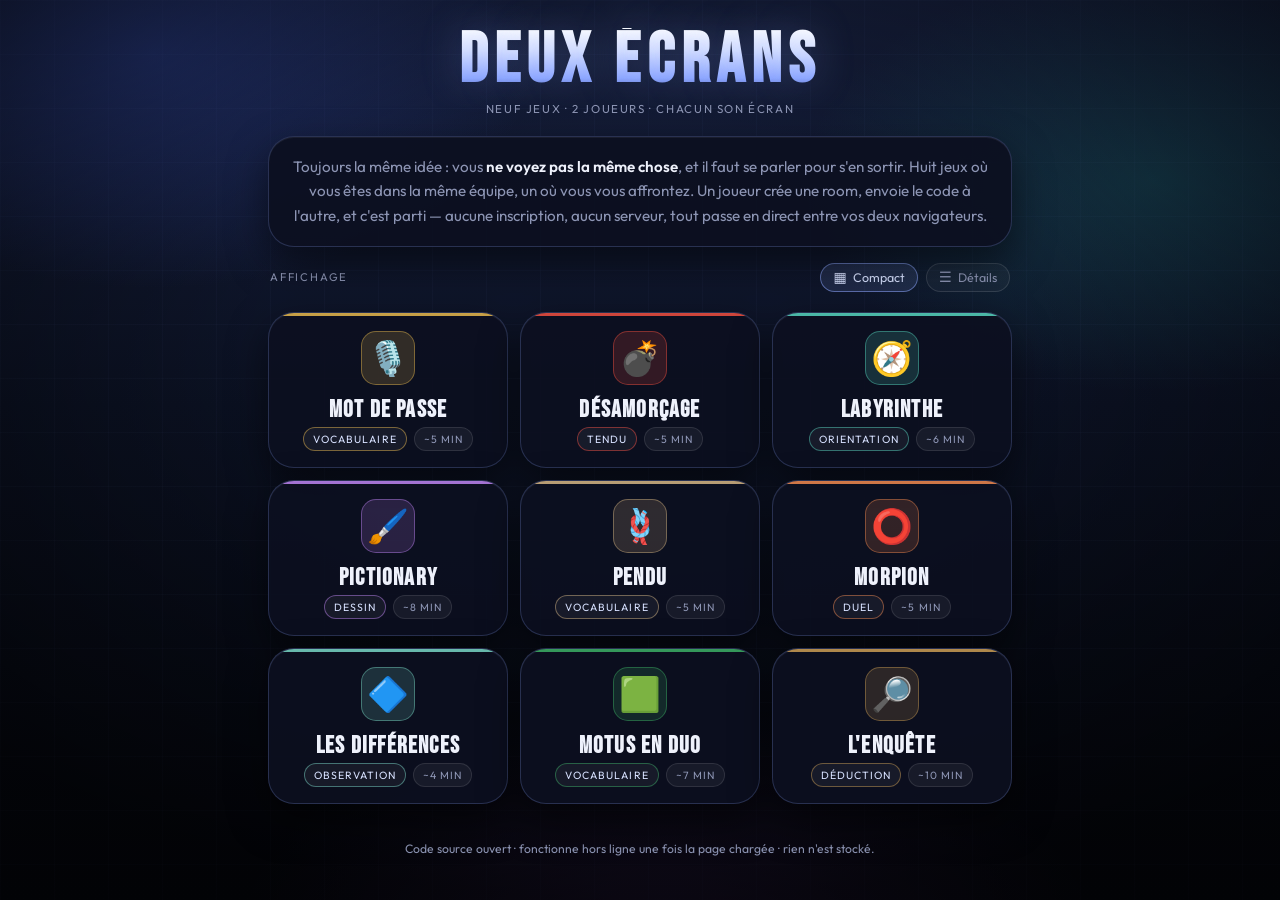
==== commit eda3b52b: "Add files via upload" ====
--- a/index.html
+++ b/index.html
@@ -3,9 +3,9 @@
 <head>
 <meta charset="utf-8">
 <meta name="viewport" content="width=device-width, initial-scale=1, viewport-fit=cover">
-<meta name="description" content="Des petits jeux coopératifs à deux joueurs, où vous ne voyez pas la même chose. Aucun serveur, aucune inscription.">
+<meta name="description" content="Neuf petits jeux à deux joueurs, où vous ne voyez pas la même chose : mot de passe, désamorçage, labyrinthe, pictionary, pendu, morpion, les différences, motus, l'enquête. Aucun serveur, aucune inscription.">
 <meta name="theme-color" content="#0a0e1c">
-<title>Deux Écrans — jeux coop à 2</title>
+<title>Deux Écrans — neuf jeux à 2</title>
 <link rel="preconnect" href="https://fonts.googleapis.com">
 <link rel="preconnect" href="https://fonts.gstatic.com" crossorigin>
 <link href="https://fonts.googleapis.com/css2?family=Bebas+Neue&family=Outfit:wght@300;400;500;600;700&display=swap" rel="stylesheet">
@@ -48,28 +48,81 @@
   .intro p { margin: 0; text-align: center; color: var(--ink-dim); font-size: 0.95rem; line-height: 1.6; }
   .intro b { color: var(--ink); font-weight: 600; }
 
-  .games { display: grid; gap: 14px; }
+  /* --- le sélecteur d'affichage ------------------------------------- */
+  .view-switch {
+    display: flex;
+    align-items: center;
+    justify-content: flex-end;
+    gap: 8px;
+    margin: -4px 2px 0;
+  }
+  .view-switch .vs-lab {
+    margin-right: auto;
+    font-size: 0.7rem; letter-spacing: 0.16em; text-transform: uppercase;
+    color: var(--ink-dim);
+  }
+  .view-switch button {
+    display: inline-flex; align-items: center; gap: 6px;
+    padding: 6px 12px;
+    border-radius: 999px;
+    border: 1px solid rgba(255, 255, 255, 0.12);
+    background: rgba(255, 255, 255, 0.04);
+    color: var(--ink-dim);
+    font: inherit;
+    font-size: 0.78rem;
+    cursor: pointer;
+    transition: border-color 0.15s, color 0.15s, background 0.15s;
+  }
+  .view-switch button:hover { color: var(--ink); border-color: var(--panel-line); }
+  .view-switch button[aria-pressed="true"] {
+    color: var(--gold-soft);
+    border-color: color-mix(in srgb, var(--gold) 55%, transparent);
+    background: color-mix(in srgb, var(--gold) 14%, transparent);
+  }
+  .view-switch .ic { font-size: 0.9rem; line-height: 1; }
+
+  /* --- la grille ------------------------------------------------------
+     Par défaut : des cartes compactes, tout tient sans défiler. La vue
+     détaillée ne fait que rendre la même carte à son ancienne taille. */
+  .games { display: grid; gap: 12px; grid-template-columns: repeat(auto-fill, minmax(206px, 1fr)); }
+  .games.detailed { grid-template-columns: 1fr; gap: 14px; }
 
   .game-card {
     position: relative;
     display: grid;
-    grid-template-columns: auto 1fr;
-    gap: 16px;
-    align-items: start;
+    grid-template-columns: 1fr;
+    justify-items: center;
+    text-align: center;
+    gap: 10px;
+    align-content: start;
     text-decoration: none;
     color: inherit;
-    padding: 20px 22px;
+    padding: 18px 14px 16px;
     overflow: hidden;
     transition: transform 0.16s, border-color 0.2s, box-shadow 0.2s;
   }
   .game-card::after {
     content: "";
     position: absolute;
-    inset: 0 auto 0 0;
-    width: 3px;
+    inset: 0 0 auto 0;
+    height: 3px;
     background: var(--accent);
     opacity: 0.8;
   }
+  .games:not(.detailed) .game-card .pitch { display: none; }
+  .games:not(.detailed) .game-card .tag.mood { display: none; }
+  .games:not(.detailed) .game-card h3 { font-size: 1.5rem; }
+
+  .games.detailed .game-card {
+    grid-template-columns: auto 1fr;
+    justify-items: stretch;
+    text-align: left;
+    gap: 16px;
+    align-items: start;
+    padding: 20px 22px;
+  }
+  .games.detailed .game-card::after { inset: 0 auto 0 0; width: 3px; height: auto; }
+  .games.detailed .game-card .tags { justify-content: flex-start; }
   .game-card:hover {
     transform: translateY(-3px);
     border-color: color-mix(in srgb, var(--accent) 55%, transparent);
@@ -92,7 +145,7 @@
     color: var(--ink);
   }
   .game-card .pitch { margin: 0 0 12px; color: var(--ink-dim); font-size: 0.93rem; line-height: 1.55; }
-  .game-card .tags { display: flex; gap: 7px; flex-wrap: wrap; }
+  .game-card .tags { display: flex; gap: 7px; flex-wrap: wrap; justify-content: center; }
   .game-card .tag {
     font-size: 0.66rem; letter-spacing: 0.1em; text-transform: uppercase;
     padding: 4px 9px; border-radius: 999px;
@@ -105,9 +158,24 @@
   .card-mdp { --accent: #f5c451; }
   .card-bombe { --accent: #ff5343; }
   .card-laby { --accent: #5be0c8; }
+  .card-picto { --accent: #c88bff; }
+  .card-pendu { --accent: #e3c08a; }
+  .card-morpion { --accent: #ff9052; }
+  .card-diff { --accent: #7fe3d0; }
+  .card-motus { --accent: #3fb96a; }
+  .card-enquete { --accent: #d8a657; }
 
   @media (max-width: 480px) {
-    .game-card { grid-template-columns: 1fr; gap: 10px; padding: 18px 16px; }
+    .games { grid-template-columns: repeat(auto-fill, minmax(146px, 1fr)); gap: 10px; }
+    .games:not(.detailed) .game-card { padding: 14px 10px 12px; gap: 8px; }
+    .games:not(.detailed) .game-card h3 { font-size: 1.25rem; }
+    .games:not(.detailed) .game-card .emoji { width: 42px; height: 42px; font-size: 1.6rem; }
+    .games:not(.detailed) .game-card .tag { font-size: 0.6rem; padding: 3px 7px; }
+    .games.detailed .game-card {
+      grid-template-columns: 1fr; justify-items: center; text-align: center;
+      gap: 10px; padding: 18px 16px;
+    }
+    .games.detailed .game-card .tags { justify-content: center; }
     .game-card .emoji { width: 46px; height: 46px; font-size: 1.8rem; }
   }
 </style>
@@ -121,18 +189,29 @@
   <main id="app" class="app">
     <div class="logo">
       <h1>Deux Écrans</h1>
-      <p>jeux coopératifs · 2 joueurs · chacun son écran</p>
+      <p>neuf jeux · 2 joueurs · chacun son écran</p>
     </div>
 
     <section class="panel intro">
       <p>
         Toujours la même idée : vous <b>ne voyez pas la même chose</b>, et il faut se parler pour
-        s'en sortir. Un joueur crée une room, envoie le code à l'autre, et c'est parti — aucune
+        s'en sortir. Huit jeux où vous êtes dans la même équipe, un où vous vous affrontez.
+        Un joueur crée une room, envoie le code à l'autre, et c'est parti — aucune
         inscription, aucun serveur, tout passe en direct entre vos deux navigateurs.
       </p>
     </section>
 
-    <div class="games">
+    <div class="view-switch">
+      <span class="vs-lab">Affichage</span>
+      <button type="button" id="v-grid" aria-pressed="true" aria-label="Affichage compact en grille">
+        <span class="ic" aria-hidden="true">▦</span>Compact
+      </button>
+      <button type="button" id="v-list" aria-pressed="false" aria-label="Affichage détaillé, une carte par ligne">
+        <span class="ic" aria-hidden="true">☰</span>Détails
+      </button>
+    </div>
+
+    <div class="games" id="games">
       <a class="panel game-card card-mdp" href="games/mot-de-passe/index.html">
         <span class="emoji">🎙️</span>
         <div>
@@ -143,7 +222,7 @@
           </p>
           <div class="tags">
             <span class="tag solo">Vocabulaire</span>
-            <span class="tag">Posé</span>
+            <span class="tag mood">Posé</span>
             <span class="tag">~5 min</span>
           </div>
         </div>
@@ -160,7 +239,7 @@
           </p>
           <div class="tags">
             <span class="tag solo">Tendu</span>
-            <span class="tag">On se parle vite</span>
+            <span class="tag mood">On se parle vite</span>
             <span class="tag">~5 min</span>
           </div>
         </div>
@@ -177,16 +256,146 @@
           </p>
           <div class="tags">
             <span class="tag solo">Orientation</span>
-            <span class="tag">Calme</span>
+            <span class="tag mood">Calme</span>
             <span class="tag">~6 min</span>
           </div>
         </div>
       </a>
+
+      <a class="panel game-card card-picto" href="games/pictionary/index.html">
+        <span class="emoji">🖌️</span>
+        <div>
+          <h3>Pictionary</h3>
+          <p class="pitch">
+            Un mot, un canevas partagé, et zéro lettre autorisée. Le dessinateur voit son trait
+            apparaître en direct chez son binôme, et lit ses propositions au fur et à mesure —
+            puis on inverse les rôles.
+          </p>
+          <div class="tags">
+            <span class="tag solo">Dessin</span>
+            <span class="tag mood">Ça rigole</span>
+            <span class="tag">~8 min</span>
+          </div>
+        </div>
+      </a>
+
+      <a class="panel game-card card-pendu" href="games/pendu/index.html">
+        <span class="emoji">🪢</span>
+        <div>
+          <h3>Pendu</h3>
+          <p class="pitch">
+            L'un choisit le mot (ou en pioche un au hasard), l'autre le devine lettre par lettre
+            avant que le bonhomme soit complet. Puis on échange. Le score, c'est le nombre de mots
+            sauvés à deux.
+          </p>
+          <div class="tags">
+            <span class="tag solo">Vocabulaire</span>
+            <span class="tag mood">Posé</span>
+            <span class="tag">~5 min</span>
+          </div>
+        </div>
+      </a>
+
+      <a class="panel game-card card-morpion" href="games/morpion/index.html">
+        <span class="emoji">⭕</span>
+        <div>
+          <h3>Morpion</h3>
+          <p class="pitch">
+            Le seul duel de la maison. Version classique, ou <b>super morpion</b> : neuf grilles
+            imbriquées où ton coup décide de la grille dans laquelle l'autre devra jouer. Série de
+            manches, avec l'honneur de commencer qui alterne.
+          </p>
+          <div class="tags">
+            <span class="tag solo">Duel</span>
+            <span class="tag mood">Tactique</span>
+            <span class="tag">~5 min</span>
+          </div>
+        </div>
+      </a>
+
+      <a class="panel game-card card-diff" href="games/differences/index.html">
+        <span class="emoji">🔷</span>
+        <div>
+          <h3>Les différences</h3>
+          <p class="pitch">
+            Vos deux grilles de formes sont presque identiques. Presque. Personne ne voit l'écran de
+            l'autre : il faut décrire, se mettre d'accord sur une case, et cliquer la même tous les
+            deux pour valider une différence.
+          </p>
+          <div class="tags">
+            <span class="tag solo">Observation</span>
+            <span class="tag mood">On se décrit tout</span>
+            <span class="tag dur">~4 min</span>
+          </div>
+        </div>
+      </a>
+
+      <a class="panel game-card card-motus" href="games/motus/index.html">
+        <span class="emoji">🟩</span>
+        <div>
+          <h3>Motus en duo</h3>
+          <p class="pitch">
+            Deux mots, deux tableaux. Quand vous avez proposé tous les deux, les tableaux
+            s'échangent : tu continues sur le mot de ton binôme. Le dernier mot debout, vous le
+            cherchez ensemble, chacun son tour.
+          </p>
+          <div class="tags">
+            <span class="tag solo">Vocabulaire</span>
+            <span class="tag mood">Ça réfléchit</span>
+            <span class="tag dur">~7 min</span>
+          </div>
+        </div>
+      </a>
+
+      <a class="panel game-card card-enquete" href="games/enquete/index.html">
+        <span class="emoji">🔎</span>
+        <div>
+          <h3>L'enquête</h3>
+          <p class="pitch">
+            Qui était où, avec quoi, à quelle heure ? Vous avez chacun la moitié des indices, et
+            aucun des deux ne peut conclure seul — c'est garanti par construction. Pour accuser, il
+            faut être d'accord.
+          </p>
+          <div class="tags">
+            <span class="tag solo">Déduction</span>
+            <span class="tag mood">Cérébral</span>
+            <span class="tag dur">~10 min</span>
+          </div>
+        </div>
+      </a>
     </div>
 
-    <div class="footer-note">
+    <div class="footer-note" id="foot">
       Code source ouvert · fonctionne hors ligne une fois la page chargée · rien n'est stocké.
     </div>
   </main>
+
+  <script>
+    /* Choix de l'affichage. Compact par défaut : les six jeux tiennent sans
+       défiler. Le choix est retenu dans ce navigateur — et si le stockage est
+       refusé (navigation privée, cookies bloqués), on retombe simplement sur
+       le compact sans rien casser. */
+    (function () {
+      var KEY = 'deux-ecrans:vue';
+      var games = document.getElementById('games');
+      var bGrid = document.getElementById('v-grid');
+      var bList = document.getElementById('v-list');
+
+      function apply(mode, remember) {
+        var detailed = mode === 'detailed';
+        games.classList.toggle('detailed', detailed);
+        bGrid.setAttribute('aria-pressed', detailed ? 'false' : 'true');
+        bList.setAttribute('aria-pressed', detailed ? 'true' : 'false');
+        if (remember) { try { localStorage.setItem(KEY, mode); } catch (e) {} }
+      }
+
+      var saved = null;
+      try { saved = localStorage.getItem(KEY); } catch (e) {}
+      apply(saved === 'detailed' ? 'detailed' : 'compact', false);
+
+      bGrid.addEventListener('click', function () { apply('compact', true); });
+      bList.addEventListener('click', function () { apply('detailed', true); });
+    })();
+  </script>
 </body>
 </html>
--- a/common/style.css
+++ b/common/style.css
@@ -23,6 +23,9 @@
 
 * { box-sizing: border-box; }
 
+/* pas de délai de 300 ms ni de double-tap zoom sur les éléments cliquables */
+button, a, .btn, .linky, [data-act] { touch-action: manipulation; }
+
 html, body {
   margin: 0;
   min-height: 100%;
